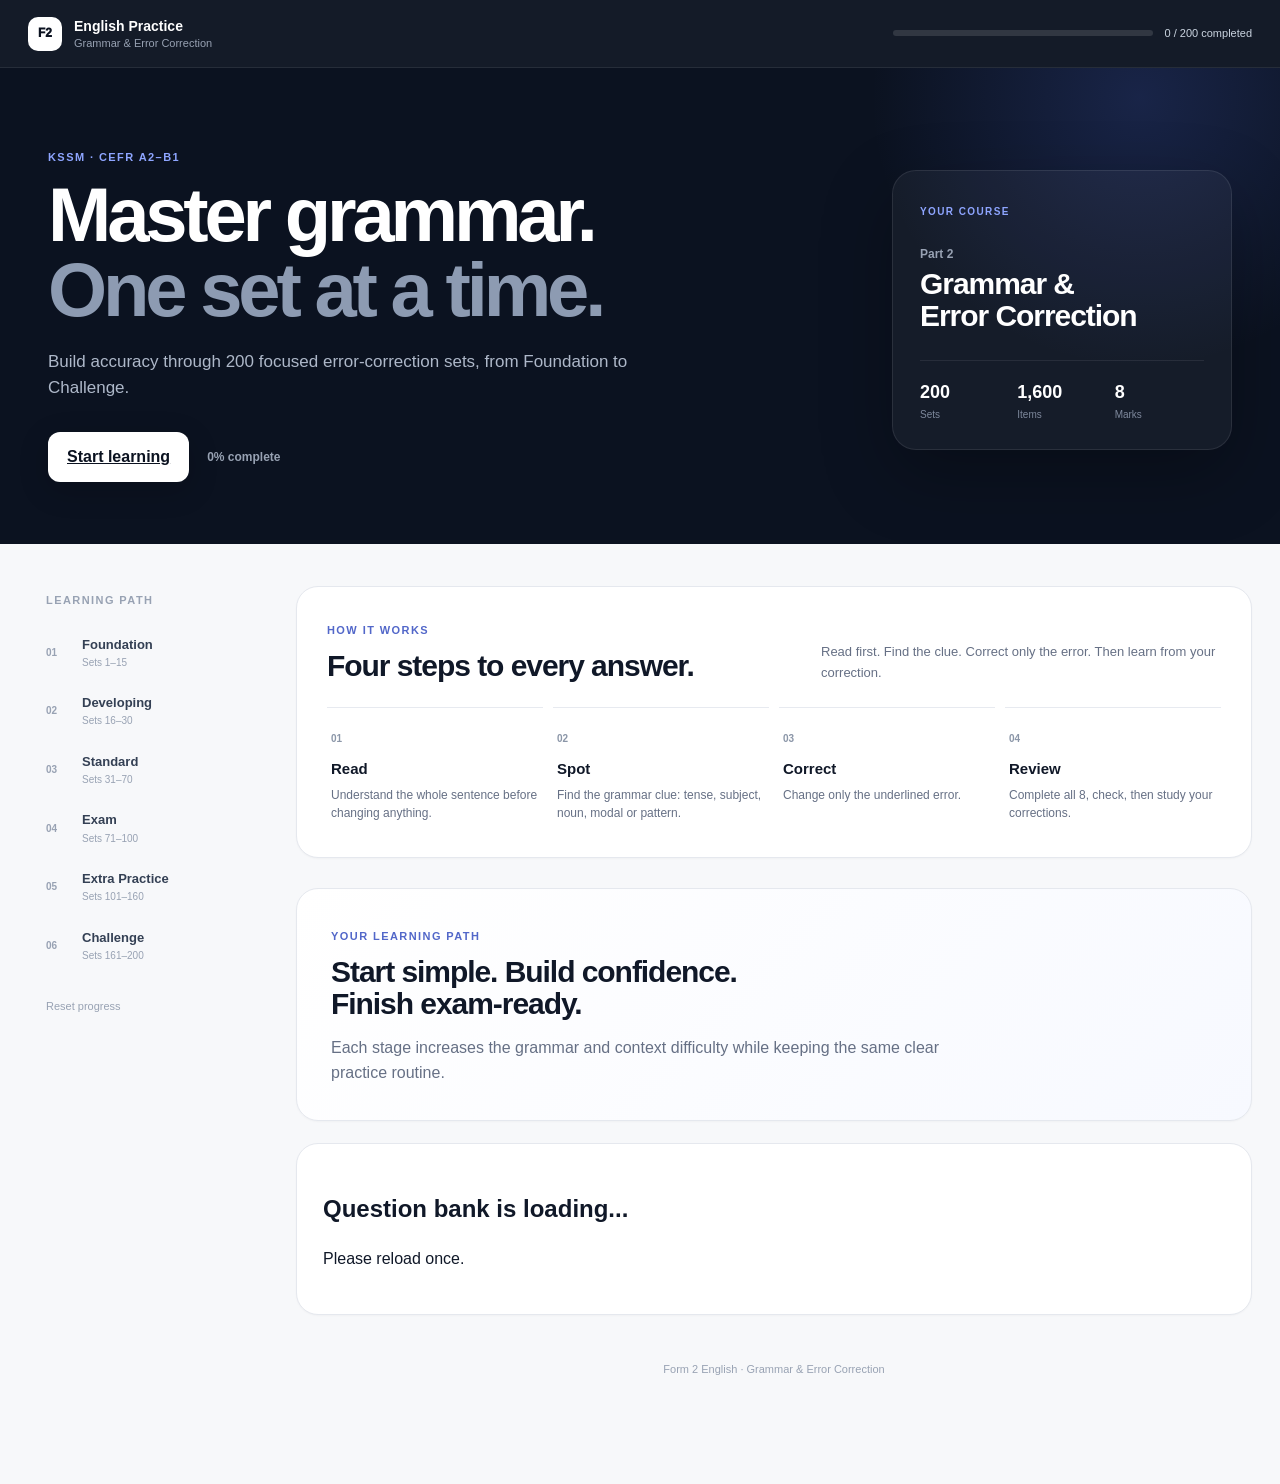
==== index.html @ 628d2cb5 "Deploy resilient practice loader" ====
<!doctype html><html lang="en"><head><meta charset="utf-8"><meta name="viewport" content="width=device-width,initial-scale=1"><meta name="theme-color" content="#0b1220"><title>Form 2 English · Learning Path</title><link rel="stylesheet" href="style.css?v=20260912-6"></head><body>
<header class="top"><div class="brand"><span class="brandMark">F2</span><div><b>English Practice</b><span>Grammar & Error Correction</span></div></div><div class="topProgress"><div class="progress"><i id="bar"></i></div><small id="prog">0 / 200 completed</small></div></header>
<section class="hero"><div class="heroIn"><div class="heroCopy"><p class="eyebrow">KSSM · CEFR A2–B1</p><h1>Master grammar.<br><span>One set at a time.</span></h1><p>Build accuracy through 200 focused error-correction sets, from Foundation to Challenge.</p><div class="heroActions"><a id="continueBtn" class="primaryCta" href="?set=1#practice">Start learning</a><span id="heroProgress">0% complete</span></div></div><div class="heroCard"><span>YOUR COURSE</span><strong>Part 2</strong><h2>Grammar &<br>Error Correction</h2><div class="miniStats"><div><b>200</b><small>Sets</small></div><div><b>1,600</b><small>Items</small></div><div><b>8</b><small>Marks</small></div></div></div></div></section>
<div class="layout"><aside><div class="sideLabel">LEARNING PATH</div><a href="./#foundation"><i>01</i><span>Foundation<small>Sets 1–15</small></span></a><a href="./#developing"><i>02</i><span>Developing<small>Sets 16–30</small></span></a><a href="./#standard"><i>03</i><span>Standard<small>Sets 31–70</small></span></a><a href="./#exam"><i>04</i><span>Exam<small>Sets 71–100</small></span></a><a href="./#extra"><i>05</i><span>Extra Practice<small>Sets 101–160</small></span></a><a href="./#challenge"><i>06</i><span>Challenge<small>Sets 161–200</small></span></a><button id="clearAll">Reset progress</button></aside><main>
<section id="guide" class="guide"><div class="guideTop"><div><span class="pill">HOW IT WORKS</span><h2>Four steps to every answer.</h2></div><p>Read first. Find the clue. Correct only the error. Then learn from your correction.</p></div><div class="steps"><div><b>01</b><h3>Read</h3><p>Understand the whole sentence before changing anything.</p></div><div><b>02</b><h3>Spot</h3><p>Find the grammar clue: tense, subject, noun, modal or pattern.</p></div><div><b>03</b><h3>Correct</h3><p>Change only the underlined error.</p></div><div><b>04</b><h3>Review</h3><p>Complete all 8, check, then study your corrections.</p></div></div></section>
<section class="pathIntro"><span class="pill">YOUR LEARNING PATH</span><h2>Start simple. Build confidence.<br>Finish exam-ready.</h2><p>Each stage increases the grammar and context difficulty while keeping the same clear practice routine.</p></section>
<div id="practice"></div><footer>Form 2 English · Grammar & Error Correction</footer></main></div>
<script src="pairs1.js?v=20260912-6"></script><script src="pairs2.js?v=20260912-6"></script><script src="pairs3.js?v=20260912-6"></script><script src="sets1.js?v=20260912-6"></script><script src="sets2.js?v=20260912-6"></script><script src="app.js?v=20260912-6"></script></body></html>
---- style.css ----
*{box-sizing:border-box}html{scroll-behavior:smooth}body{margin:0;font-family:Inter,"Segoe UI",Arial,sans-serif;color:#101828;background:#f7f8fa;line-height:1.55;-webkit-font-smoothing:antialiased}.top{position:sticky;top:0;z-index:50;height:68px;display:flex;justify-content:space-between;align-items:center;padding:0 28px;background:#0b1220f5;color:#fff;border-bottom:1px solid #ffffff14;backdrop-filter:blur(16px)}.brand{display:flex;align-items:center;gap:12px}.brandMark{width:34px;height:34px;display:grid;place-items:center;border-radius:10px;background:#fff;color:#0b1220;font-size:12px;font-weight:950}.brand>div{display:flex;flex-direction:column;line-height:1.15}.brand b{font-size:14px}.brand span:not(.brandMark){font-size:11px;color:#98a2b3;margin-top:3px}.topProgress{display:flex;align-items:center;gap:12px}.progress{width:min(260px,28vw);height:6px;background:#ffffff1f;border-radius:99px;overflow:hidden}.progress i{display:block;height:100%;width:0;background:#7c9cff;border-radius:99px;transition:.35s}.top small{font-size:11px;color:#cbd5e1}.hero{background:#0b1220;color:#fff;overflow:hidden;position:relative}.hero:after{content:"";position:absolute;width:560px;height:560px;border-radius:50%;right:-140px;top:-250px;background:radial-gradient(circle,#506ee733,transparent 68%);pointer-events:none}.heroIn{max-width:1240px;margin:auto;min-height:460px;padding:70px 28px 62px;display:grid;grid-template-columns:1.3fr .7fr;align-items:center;gap:70px;position:relative;z-index:1}.eyebrow,.pill,.sideLabel{letter-spacing:.13em;text-transform:uppercase;font-weight:850;font-size:11px}.eyebrow{color:#8ea5ff}.hero h1{font-size:clamp(42px,6vw,76px);line-height:.98;letter-spacing:-.055em;margin:12px 0 22px;max-width:800px}.hero h1 span{color:#8d9bb2}.heroCopy>p:not(.eyebrow){max-width:610px;color:#aeb8c9;font-size:17px}.heroActions{display:flex;align-items:center;gap:18px;margin-top:30px}.primaryCta{border:0;border-radius:12px;padding:13px 19px;background:#fff;color:#0b1220;font-weight:850;cursor:pointer;box-shadow:0 8px 30px #0003}.heroActions span{font-size:12px;color:#98a2b3;font-weight:700}.heroCard{justify-self:end;width:min(100%,340px);padding:27px;border:1px solid #ffffff17;background:#ffffff0b;border-radius:24px;box-shadow:0 25px 70px #0004}.heroCard>span{font-size:10px;letter-spacing:.14em;color:#8ea5ff;font-weight:850}.heroCard>strong{display:block;font-size:12px;margin-top:22px;color:#98a2b3}.heroCard h2{font-size:30px;line-height:1.06;letter-spacing:-.035em;margin:5px 0 28px}.miniStats{display:grid;grid-template-columns:repeat(3,1fr);gap:8px;border-top:1px solid #ffffff14;padding-top:18px}.miniStats div{display:flex;flex-direction:column}.miniStats b{font-size:18px}.miniStats small{font-size:10px;color:#7e899c}.layout{max-width:1400px;margin:auto;display:grid;grid-template-columns:230px minmax(0,1fr);gap:38px;padding:42px 28px 80px}aside{position:sticky;top:92px;height:max-content;padding:6px}.sideLabel{color:#98a2b3;padding:0 12px 12px}aside a{display:flex;align-items:center;gap:12px;padding:10px 12px;margin:3px 0;border-radius:11px;color:#344054;text-decoration:none;font-size:13px;transition:.18s}aside a:hover{background:#eef1f5;color:#101828}aside a i{font-style:normal;width:24px;color:#98a2b3;font-size:10px;font-weight:850}aside a span{display:flex;flex-direction:column;font-weight:750}aside a small{font-size:10px;color:#98a2b3;font-weight:500}aside button{margin:18px 12px 0;border:0;background:transparent;color:#98a2b3;font-size:11px;cursor:pointer;padding:6px 0}.guide,.level,.pathIntro{background:#fff;border:1px solid #e5e8ee;border-radius:22px;box-shadow:0 1px 2px #10182808}.guide{padding:30px;margin-bottom:30px}.guideTop{display:flex;justify-content:space-between;gap:35px;align-items:flex-end;margin-bottom:24px}.guideTop h2,.pathIntro h2{font-size:30px;line-height:1.08;letter-spacing:-.035em;margin:8px 0 0}.guideTop>p{max-width:400px;margin:0;color:#667085;font-size:13px}.pill{display:inline-block;color:#5267c9}.steps{display:grid;grid-template-columns:repeat(4,1fr);gap:10px}.steps div{border-top:1px solid #e7eaf0;padding:17px 4px 4px}.steps b{font-size:10px;color:#8b96a8}.steps h3{font-size:15px;margin:8px 0 5px}.steps p{font-size:12px;color:#667085;margin:0}.pathIntro{padding:34px;margin:0 0 22px;background:linear-gradient(135deg,#fff,#f7f9ff)}.pathIntro p{max-width:650px;color:#667085;margin-bottom:0}.level{padding:26px;margin-bottom:20px}.levelTitle{display:flex;align-items:flex-end;justify-content:space-between;gap:12px;border-bottom:1px solid #edf0f4;padding-bottom:17px}.levelTitle h2{margin:0;font-size:25px;letter-spacing:-.025em}.levelTitle small{color:#98a2b3;font-size:11px}.setGrid{display:grid;grid-template-columns:repeat(4,minmax(0,1fr));gap:10px;margin-top:18px}.setTile{appearance:none;text-align:left;border:1px solid #e5e8ee;background:#fff;border-radius:15px;padding:15px;cursor:pointer;display:flex;flex-direction:column;gap:5px;transition:.18s;min-height:116px;position:relative}.setTile:hover{transform:translateY(-2px);box-shadow:0 10px 25px #10182810;border-color:#bdc5d3}.setTile.done{background:#f5fbf7;border-color:#b8dbc3}.setNo{font-size:12px;font-weight:900;color:#101828}.setTitle{font-size:12px;color:#667085;line-height:1.35}.setStatus{margin-top:auto;font-size:10px;font-weight:850;color:#5267c9}.setTile.done .setStatus{color:#25814b}.practiceTop{display:flex;justify-content:space-between;align-items:center;margin-bottom:16px}.backBtn{border:1px solid #e1e5eb;background:#fff;color:#344054;font-weight:750;border-radius:10px;padding:9px 12px;cursor:pointer}.setCounter{font-size:11px;color:#98a2b3;font-weight:750}.singlePractice{padding:22px}.singlePractice .set{margin:0}.set{border:0;background:#fff}.setHead{display:flex;justify-content:space-between;gap:14px;align-items:flex-start}.setHead h3{margin:0;font-size:25px;letter-spacing:-.025em}.setHead small{white-space:nowrap;background:#f2f4f7;padding:5px 9px;border-radius:999px;color:#667085;font-size:10px}.instruction{font-size:13px;color:#667085;margin:9px 0 22px}.passage{background:#fafbfc;border:1px solid #e7eaf0;border-radius:16px;padding:18px 20px;font-size:15px;line-height:1.8}.passage p{margin:8px 0}.error{font-weight:850;text-decoration:underline;text-decoration-thickness:2px;text-underline-offset:4px;text-decoration-color:#5267c9}.answerGrid{display:grid;grid-template-columns:repeat(2,1fr);gap:10px;margin-top:18px}.answerRow{display:grid;grid-template-columns:34px 1fr;gap:7px;align-items:center}.answerRow label{font-size:12px;font-weight:850;color:#667085}.answerRow input{width:100%;padding:11px 12px;border:1px solid #d0d5dd;border-radius:10px;font:inherit;background:#fff}.answerRow input:focus{outline:3px solid #5267c91c;border-color:#5267c9}.answerRow input.correct{border-color:#4ca56b;background:#f4fbf6}.answerRow input.wrong{border-color:#d66565;background:#fff7f7}.actions{display:flex;gap:9px;flex-wrap:wrap;margin-top:16px}.btn{border:0;border-radius:10px;padding:10px 15px;font-weight:850;cursor:pointer;background:#101828;color:#fff}.btn.alt{background:#f0f2f5;color:#344054}.result{margin-top:13px;font-weight:850}.corrections{display:none;margin-top:12px;padding:14px;background:#f8f9fb;border:1px solid #e7eaf0;border-radius:14px}.corrections.show{display:block}.corr{padding:12px 0;border-bottom:1px solid #e5e8ee}.corr:last-child{border:0}.corr b{color:#101828}.corr .cn{color:#667085;font-size:13px;margin-top:4px}.perfect{color:#25814b}footer{text-align:center;color:#98a2b3;font-size:11px;padding:26px}.primaryCta,.setTile,.btn,.backBtn{font-family:inherit}@media(max-width:1100px){.setGrid{grid-template-columns:repeat(3,1fr)}.heroIn{gap:35px}}@media(max-width:900px){.layout{grid-template-columns:1fr;padding-top:24px}aside{display:none}.heroIn{grid-template-columns:1fr;min-height:auto}.heroCard{justify-self:start}.setGrid{grid-template-columns:repeat(2,1fr)}.guideTop{display:block}.guideTop>p{margin-top:12px}.steps{grid-template-columns:1fr 1fr}}@media(max-width:600px){.top{padding:0 14px}.topProgress small{display:none}.progress{width:100px}.heroIn{padding:48px 17px}.hero h1{font-size:46px}.heroCard{width:100%}.layout{padding:18px 10px 50px}.guide,.level,.pathIntro{padding:18px;border-radius:17px}.setGrid,.answerGrid,.steps{grid-template-columns:1fr}.setTile{min-height:94px}.guideTop h2,.pathIntro h2{font-size:25px}.singlePractice{padding:14px}.passage{padding:15px;font-size:14px}.brand>div span{display:none}}
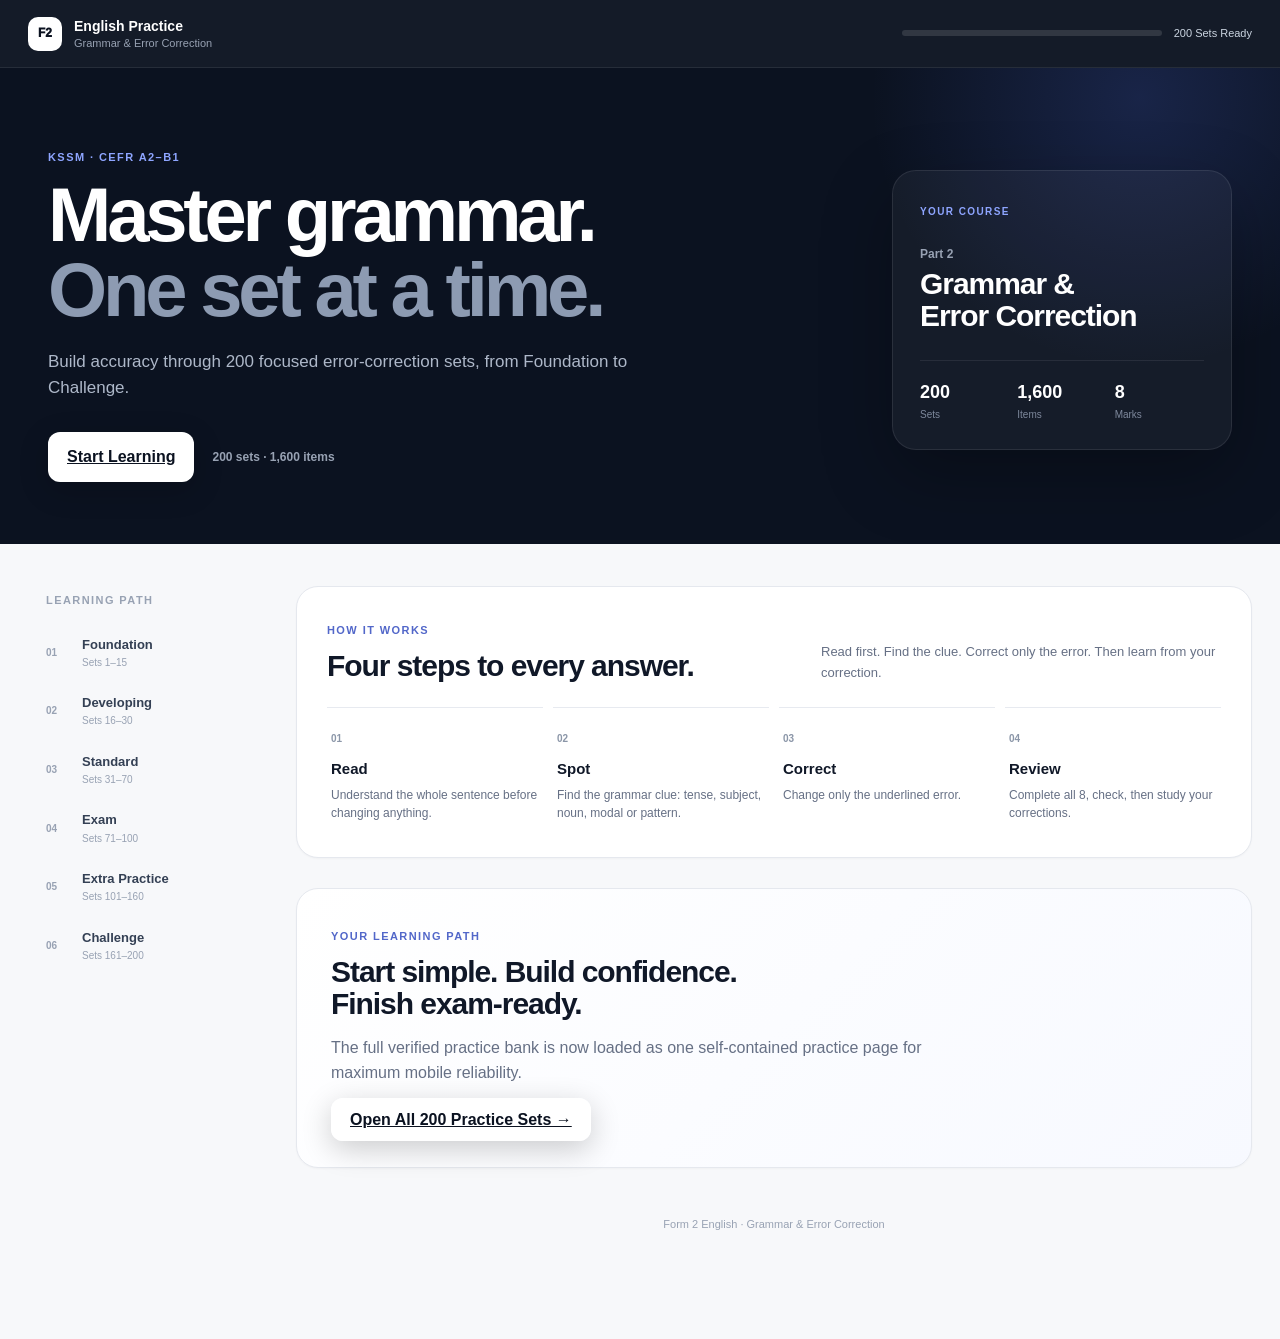
==== commit cafba2ad: "Route Start Learning to verified full practice bank" ====
--- a/index.html
+++ b/index.html
@@ -1,8 +1,8 @@
-<!doctype html><html lang="en"><head><meta charset="utf-8"><meta name="viewport" content="width=device-width,initial-scale=1"><meta name="theme-color" content="#0b1220"><title>Form 2 English · Learning Path</title><link rel="stylesheet" href="style.css?v=20260912-6"></head><body>
-<header class="top"><div class="brand"><span class="brandMark">F2</span><div><b>English Practice</b><span>Grammar & Error Correction</span></div></div><div class="topProgress"><div class="progress"><i id="bar"></i></div><small id="prog">0 / 200 completed</small></div></header>
-<section class="hero"><div class="heroIn"><div class="heroCopy"><p class="eyebrow">KSSM · CEFR A2–B1</p><h1>Master grammar.<br><span>One set at a time.</span></h1><p>Build accuracy through 200 focused error-correction sets, from Foundation to Challenge.</p><div class="heroActions"><a id="continueBtn" class="primaryCta" href="?set=1#practice">Start learning</a><span id="heroProgress">0% complete</span></div></div><div class="heroCard"><span>YOUR COURSE</span><strong>Part 2</strong><h2>Grammar &<br>Error Correction</h2><div class="miniStats"><div><b>200</b><small>Sets</small></div><div><b>1,600</b><small>Items</small></div><div><b>8</b><small>Marks</small></div></div></div></div></section>
-<div class="layout"><aside><div class="sideLabel">LEARNING PATH</div><a href="./#foundation"><i>01</i><span>Foundation<small>Sets 1–15</small></span></a><a href="./#developing"><i>02</i><span>Developing<small>Sets 16–30</small></span></a><a href="./#standard"><i>03</i><span>Standard<small>Sets 31–70</small></span></a><a href="./#exam"><i>04</i><span>Exam<small>Sets 71–100</small></span></a><a href="./#extra"><i>05</i><span>Extra Practice<small>Sets 101–160</small></span></a><a href="./#challenge"><i>06</i><span>Challenge<small>Sets 161–200</small></span></a><button id="clearAll">Reset progress</button></aside><main>
+<!doctype html><html lang="en"><head><meta charset="utf-8"><meta name="viewport" content="width=device-width,initial-scale=1"><meta name="theme-color" content="#0b1220"><title>Form 2 English · Learning Path</title><link rel="stylesheet" href="style.css?v=20260912-7"></head><body>
+<header class="top"><div class="brand"><span class="brandMark">F2</span><div><b>English Practice</b><span>Grammar & Error Correction</span></div></div><div class="topProgress"><div class="progress"><i id="bar"></i></div><small id="prog">200 Sets Ready</small></div></header>
+<section class="hero"><div class="heroIn"><div class="heroCopy"><p class="eyebrow">KSSM · CEFR A2–B1</p><h1>Master grammar.<br><span>One set at a time.</span></h1><p>Build accuracy through 200 focused error-correction sets, from Foundation to Challenge.</p><div class="heroActions"><a id="continueBtn" class="primaryCta" href="form2_english_module2_FINAL_VERIFIED.html">Start Learning</a><span id="heroProgress">200 sets · 1,600 items</span></div></div><div class="heroCard"><span>YOUR COURSE</span><strong>Part 2</strong><h2>Grammar &<br>Error Correction</h2><div class="miniStats"><div><b>200</b><small>Sets</small></div><div><b>1,600</b><small>Items</small></div><div><b>8</b><small>Marks</small></div></div></div></div></section>
+<div class="layout"><aside><div class="sideLabel">LEARNING PATH</div><a href="form2_english_module2_FINAL_VERIFIED.html"><i>01</i><span>Foundation<small>Sets 1–15</small></span></a><a href="form2_english_module2_FINAL_VERIFIED.html"><i>02</i><span>Developing<small>Sets 16–30</small></span></a><a href="form2_english_module2_FINAL_VERIFIED.html"><i>03</i><span>Standard<small>Sets 31–70</small></span></a><a href="form2_english_module2_FINAL_VERIFIED.html"><i>04</i><span>Exam<small>Sets 71–100</small></span></a><a href="form2_english_module2_FINAL_VERIFIED.html"><i>05</i><span>Extra Practice<small>Sets 101–160</small></span></a><a href="form2_english_module2_FINAL_VERIFIED.html"><i>06</i><span>Challenge<small>Sets 161–200</small></span></a></aside><main>
 <section id="guide" class="guide"><div class="guideTop"><div><span class="pill">HOW IT WORKS</span><h2>Four steps to every answer.</h2></div><p>Read first. Find the clue. Correct only the error. Then learn from your correction.</p></div><div class="steps"><div><b>01</b><h3>Read</h3><p>Understand the whole sentence before changing anything.</p></div><div><b>02</b><h3>Spot</h3><p>Find the grammar clue: tense, subject, noun, modal or pattern.</p></div><div><b>03</b><h3>Correct</h3><p>Change only the underlined error.</p></div><div><b>04</b><h3>Review</h3><p>Complete all 8, check, then study your corrections.</p></div></div></section>
-<section class="pathIntro"><span class="pill">YOUR LEARNING PATH</span><h2>Start simple. Build confidence.<br>Finish exam-ready.</h2><p>Each stage increases the grammar and context difficulty while keeping the same clear practice routine.</p></section>
-<div id="practice"></div><footer>Form 2 English · Grammar & Error Correction</footer></main></div>
-<script src="pairs1.js?v=20260912-6"></script><script src="pairs2.js?v=20260912-6"></script><script src="pairs3.js?v=20260912-6"></script><script src="sets1.js?v=20260912-6"></script><script src="sets2.js?v=20260912-6"></script><script src="app.js?v=20260912-6"></script></body></html>+<section class="pathIntro"><span class="pill">YOUR LEARNING PATH</span><h2>Start simple. Build confidence.<br>Finish exam-ready.</h2><p>The full verified practice bank is now loaded as one self-contained practice page for maximum mobile reliability.</p><div style="margin-top:22px"><a class="primaryCta" href="form2_english_module2_FINAL_VERIFIED.html">Open All 200 Practice Sets →</a></div></section>
+<footer>Form 2 English · Grammar & Error Correction</footer></main></div>
+</body></html>
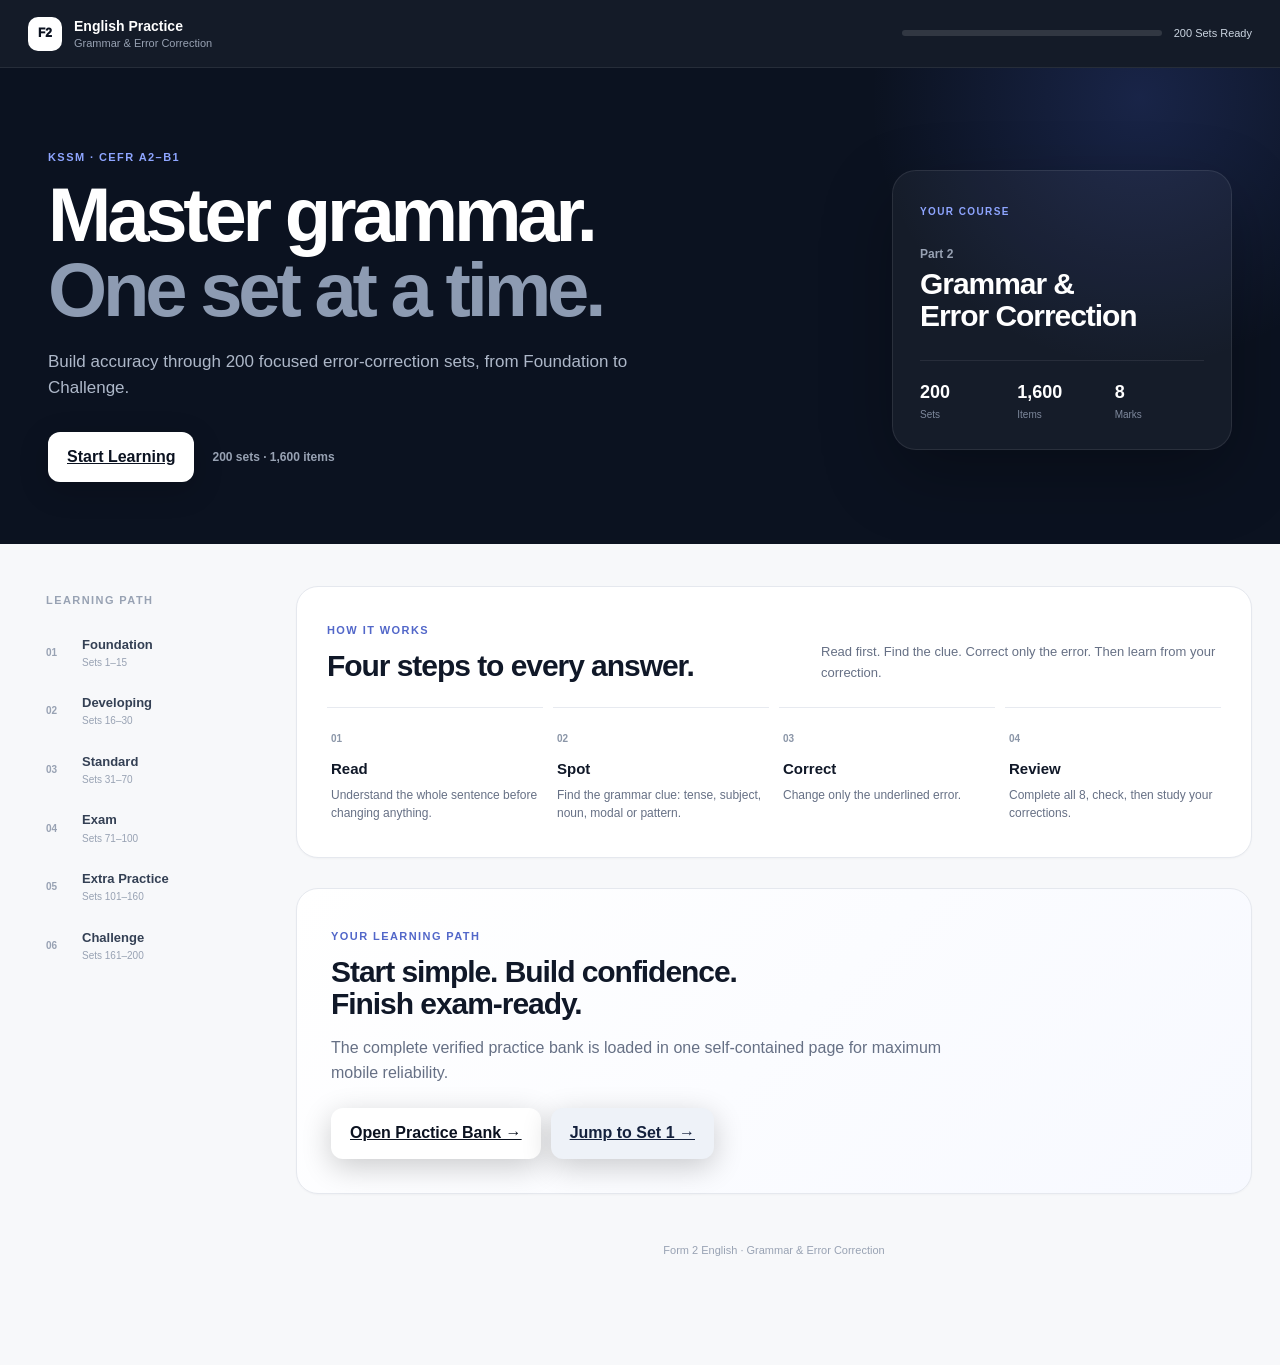
==== commit 9d7c937f: "Link Start Learning directly to practice bank" ====
--- a/index.html
+++ b/index.html
@@ -1,8 +1,8 @@
-<!doctype html><html lang="en"><head><meta charset="utf-8"><meta name="viewport" content="width=device-width,initial-scale=1"><meta name="theme-color" content="#0b1220"><title>Form 2 English · Learning Path</title><link rel="stylesheet" href="style.css?v=20260912-7"></head><body>
+<!doctype html><html lang="en"><head><meta charset="utf-8"><meta name="viewport" content="width=device-width,initial-scale=1"><meta name="theme-color" content="#0b1220"><title>Form 2 English · Learning Path</title><link rel="stylesheet" href="style.css?v=20260912-8"></head><body>
 <header class="top"><div class="brand"><span class="brandMark">F2</span><div><b>English Practice</b><span>Grammar & Error Correction</span></div></div><div class="topProgress"><div class="progress"><i id="bar"></i></div><small id="prog">200 Sets Ready</small></div></header>
-<section class="hero"><div class="heroIn"><div class="heroCopy"><p class="eyebrow">KSSM · CEFR A2–B1</p><h1>Master grammar.<br><span>One set at a time.</span></h1><p>Build accuracy through 200 focused error-correction sets, from Foundation to Challenge.</p><div class="heroActions"><a id="continueBtn" class="primaryCta" href="form2_english_module2_FINAL_VERIFIED.html">Start Learning</a><span id="heroProgress">200 sets · 1,600 items</span></div></div><div class="heroCard"><span>YOUR COURSE</span><strong>Part 2</strong><h2>Grammar &<br>Error Correction</h2><div class="miniStats"><div><b>200</b><small>Sets</small></div><div><b>1,600</b><small>Items</small></div><div><b>8</b><small>Marks</small></div></div></div></div></section>
-<div class="layout"><aside><div class="sideLabel">LEARNING PATH</div><a href="form2_english_module2_FINAL_VERIFIED.html"><i>01</i><span>Foundation<small>Sets 1–15</small></span></a><a href="form2_english_module2_FINAL_VERIFIED.html"><i>02</i><span>Developing<small>Sets 16–30</small></span></a><a href="form2_english_module2_FINAL_VERIFIED.html"><i>03</i><span>Standard<small>Sets 31–70</small></span></a><a href="form2_english_module2_FINAL_VERIFIED.html"><i>04</i><span>Exam<small>Sets 71–100</small></span></a><a href="form2_english_module2_FINAL_VERIFIED.html"><i>05</i><span>Extra Practice<small>Sets 101–160</small></span></a><a href="form2_english_module2_FINAL_VERIFIED.html"><i>06</i><span>Challenge<small>Sets 161–200</small></span></a></aside><main>
+<section class="hero"><div class="heroIn"><div class="heroCopy"><p class="eyebrow">KSSM · CEFR A2–B1</p><h1>Master grammar.<br><span>One set at a time.</span></h1><p>Build accuracy through 200 focused error-correction sets, from Foundation to Challenge.</p><div class="heroActions"><a id="continueBtn" class="primaryCta" href="form2_english_module2_FINAL_VERIFIED.html#practice">Start Learning</a><span id="heroProgress">200 sets · 1,600 items</span></div></div><div class="heroCard"><span>YOUR COURSE</span><strong>Part 2</strong><h2>Grammar &<br>Error Correction</h2><div class="miniStats"><div><b>200</b><small>Sets</small></div><div><b>1,600</b><small>Items</small></div><div><b>8</b><small>Marks</small></div></div></div></div></section>
+<div class="layout"><aside><div class="sideLabel">LEARNING PATH</div><a href="form2_english_module2_FINAL_VERIFIED.html#practice"><i>01</i><span>Foundation<small>Sets 1–15</small></span></a><a href="form2_english_module2_FINAL_VERIFIED.html#practice"><i>02</i><span>Developing<small>Sets 16–30</small></span></a><a href="form2_english_module2_FINAL_VERIFIED.html#practice"><i>03</i><span>Standard<small>Sets 31–70</small></span></a><a href="form2_english_module2_FINAL_VERIFIED.html#practice"><i>04</i><span>Exam<small>Sets 71–100</small></span></a><a href="form2_english_module2_FINAL_VERIFIED.html#practice"><i>05</i><span>Extra Practice<small>Sets 101–160</small></span></a><a href="form2_english_module2_FINAL_VERIFIED.html#practice"><i>06</i><span>Challenge<small>Sets 161–200</small></span></a></aside><main>
 <section id="guide" class="guide"><div class="guideTop"><div><span class="pill">HOW IT WORKS</span><h2>Four steps to every answer.</h2></div><p>Read first. Find the clue. Correct only the error. Then learn from your correction.</p></div><div class="steps"><div><b>01</b><h3>Read</h3><p>Understand the whole sentence before changing anything.</p></div><div><b>02</b><h3>Spot</h3><p>Find the grammar clue: tense, subject, noun, modal or pattern.</p></div><div><b>03</b><h3>Correct</h3><p>Change only the underlined error.</p></div><div><b>04</b><h3>Review</h3><p>Complete all 8, check, then study your corrections.</p></div></div></section>
-<section class="pathIntro"><span class="pill">YOUR LEARNING PATH</span><h2>Start simple. Build confidence.<br>Finish exam-ready.</h2><p>The full verified practice bank is now loaded as one self-contained practice page for maximum mobile reliability.</p><div style="margin-top:22px"><a class="primaryCta" href="form2_english_module2_FINAL_VERIFIED.html">Open All 200 Practice Sets →</a></div></section>
+<section class="pathIntro"><span class="pill">YOUR LEARNING PATH</span><h2>Start simple. Build confidence.<br>Finish exam-ready.</h2><p>The complete verified practice bank is loaded in one self-contained page for maximum mobile reliability.</p><div style="margin-top:22px;display:flex;gap:10px;flex-wrap:wrap"><a class="primaryCta" href="form2_english_module2_FINAL_VERIFIED.html#practice">Open Practice Bank →</a><a class="primaryCta" style="background:#eef2f8;color:#14213d" href="form2_english_module2_FINAL_VERIFIED.html#:~:text=Set%201%20%C2%B7%20Foundation">Jump to Set 1 →</a></div></section>
 <footer>Form 2 English · Grammar & Error Correction</footer></main></div>
 </body></html>
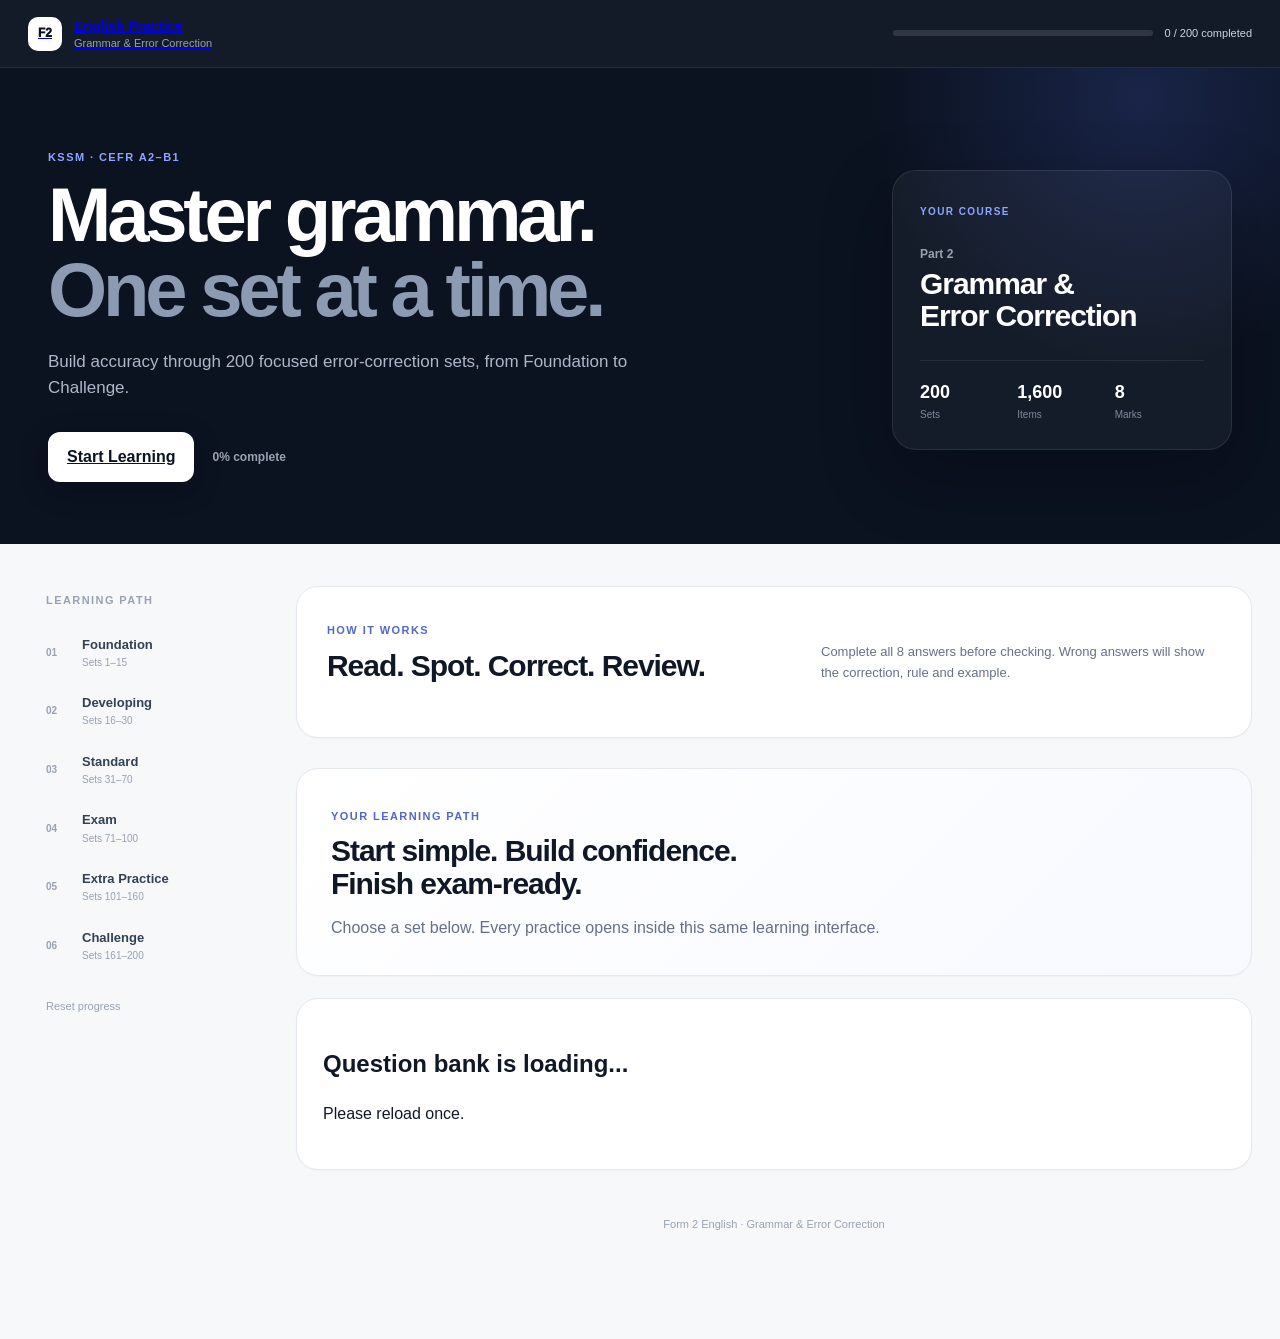
==== commit 85886110: "Integrate practice bank into learning path UI" ====
--- a/index.html
+++ b/index.html
@@ -1,8 +1,8 @@
-<!doctype html><html lang="en"><head><meta charset="utf-8"><meta name="viewport" content="width=device-width,initial-scale=1"><meta name="theme-color" content="#0b1220"><title>Form 2 English · Learning Path</title><link rel="stylesheet" href="style.css?v=20260912-8"></head><body>
-<header class="top"><div class="brand"><span class="brandMark">F2</span><div><b>English Practice</b><span>Grammar & Error Correction</span></div></div><div class="topProgress"><div class="progress"><i id="bar"></i></div><small id="prog">200 Sets Ready</small></div></header>
-<section class="hero"><div class="heroIn"><div class="heroCopy"><p class="eyebrow">KSSM · CEFR A2–B1</p><h1>Master grammar.<br><span>One set at a time.</span></h1><p>Build accuracy through 200 focused error-correction sets, from Foundation to Challenge.</p><div class="heroActions"><a id="continueBtn" class="primaryCta" href="form2_english_module2_FINAL_VERIFIED.html#practice">Start Learning</a><span id="heroProgress">200 sets · 1,600 items</span></div></div><div class="heroCard"><span>YOUR COURSE</span><strong>Part 2</strong><h2>Grammar &<br>Error Correction</h2><div class="miniStats"><div><b>200</b><small>Sets</small></div><div><b>1,600</b><small>Items</small></div><div><b>8</b><small>Marks</small></div></div></div></div></section>
-<div class="layout"><aside><div class="sideLabel">LEARNING PATH</div><a href="form2_english_module2_FINAL_VERIFIED.html#practice"><i>01</i><span>Foundation<small>Sets 1–15</small></span></a><a href="form2_english_module2_FINAL_VERIFIED.html#practice"><i>02</i><span>Developing<small>Sets 16–30</small></span></a><a href="form2_english_module2_FINAL_VERIFIED.html#practice"><i>03</i><span>Standard<small>Sets 31–70</small></span></a><a href="form2_english_module2_FINAL_VERIFIED.html#practice"><i>04</i><span>Exam<small>Sets 71–100</small></span></a><a href="form2_english_module2_FINAL_VERIFIED.html#practice"><i>05</i><span>Extra Practice<small>Sets 101–160</small></span></a><a href="form2_english_module2_FINAL_VERIFIED.html#practice"><i>06</i><span>Challenge<small>Sets 161–200</small></span></a></aside><main>
-<section id="guide" class="guide"><div class="guideTop"><div><span class="pill">HOW IT WORKS</span><h2>Four steps to every answer.</h2></div><p>Read first. Find the clue. Correct only the error. Then learn from your correction.</p></div><div class="steps"><div><b>01</b><h3>Read</h3><p>Understand the whole sentence before changing anything.</p></div><div><b>02</b><h3>Spot</h3><p>Find the grammar clue: tense, subject, noun, modal or pattern.</p></div><div><b>03</b><h3>Correct</h3><p>Change only the underlined error.</p></div><div><b>04</b><h3>Review</h3><p>Complete all 8, check, then study your corrections.</p></div></div></section>
-<section class="pathIntro"><span class="pill">YOUR LEARNING PATH</span><h2>Start simple. Build confidence.<br>Finish exam-ready.</h2><p>The complete verified practice bank is loaded in one self-contained page for maximum mobile reliability.</p><div style="margin-top:22px;display:flex;gap:10px;flex-wrap:wrap"><a class="primaryCta" href="form2_english_module2_FINAL_VERIFIED.html#practice">Open Practice Bank →</a><a class="primaryCta" style="background:#eef2f8;color:#14213d" href="form2_english_module2_FINAL_VERIFIED.html#:~:text=Set%201%20%C2%B7%20Foundation">Jump to Set 1 →</a></div></section>
-<footer>Form 2 English · Grammar & Error Correction</footer></main></div>
-</body></html>+<!doctype html><html lang="en"><head><meta charset="utf-8"><meta name="viewport" content="width=device-width,initial-scale=1"><meta name="theme-color" content="#0b1220"><title>Form 2 English · Learning Path</title><link rel="stylesheet" href="style.css?v=20260913-1"></head><body>
+<header class="top"><a class="brand" href="./"><span class="brandMark">F2</span><div><b>English Practice</b><span>Grammar & Error Correction</span></div></a><div class="topProgress"><div class="progress"><i id="bar"></i></div><small id="prog">0 / 200 completed</small></div></header>
+<section class="hero"><div class="heroIn"><div class="heroCopy"><p class="eyebrow">KSSM · CEFR A2–B1</p><h1>Master grammar.<br><span>One set at a time.</span></h1><p>Build accuracy through 200 focused error-correction sets, from Foundation to Challenge.</p><div class="heroActions"><a id="continueBtn" class="primaryCta" href="?set=1#practice">Start Learning</a><span id="heroProgress">0% complete</span></div></div><div class="heroCard"><span>YOUR COURSE</span><strong>Part 2</strong><h2>Grammar &<br>Error Correction</h2><div class="miniStats"><div><b>200</b><small>Sets</small></div><div><b>1,600</b><small>Items</small></div><div><b>8</b><small>Marks</small></div></div></div></div></section>
+<div class="layout"><aside><div class="sideLabel">LEARNING PATH</div><a href="#foundation"><i>01</i><span>Foundation<small>Sets 1–15</small></span></a><a href="#developing"><i>02</i><span>Developing<small>Sets 16–30</small></span></a><a href="#standard"><i>03</i><span>Standard<small>Sets 31–70</small></span></a><a href="#exam"><i>04</i><span>Exam<small>Sets 71–100</small></span></a><a href="#extra"><i>05</i><span>Extra Practice<small>Sets 101–160</small></span></a><a href="#challenge"><i>06</i><span>Challenge<small>Sets 161–200</small></span></a><button id="clearAll">Reset progress</button></aside><main>
+<section id="guide" class="guide compactGuide"><div class="guideTop"><div><span class="pill">HOW IT WORKS</span><h2>Read. Spot. Correct. Review.</h2></div><p>Complete all 8 answers before checking. Wrong answers will show the correction, rule and example.</p></div></section>
+<section class="pathIntro" id="learning-path"><span class="pill">YOUR LEARNING PATH</span><h2>Start simple. Build confidence.<br>Finish exam-ready.</h2><p>Choose a set below. Every practice opens inside this same learning interface.</p></section>
+<div id="practice"><section class="level"><h2>Loading practice bank…</h2></section></div><footer>Form 2 English · Grammar & Error Correction</footer></main></div>
+<script src="pairs1.js?v=20260913-1"></script><script src="pairs2.js?v=20260913-1"></script><script src="pairs3.js?v=20260913-1"></script><script src="sets1.js?v=20260913-1"></script><script src="sets2.js?v=20260913-1"></script><script src="app.js?v=20260913-1"></script></body></html>
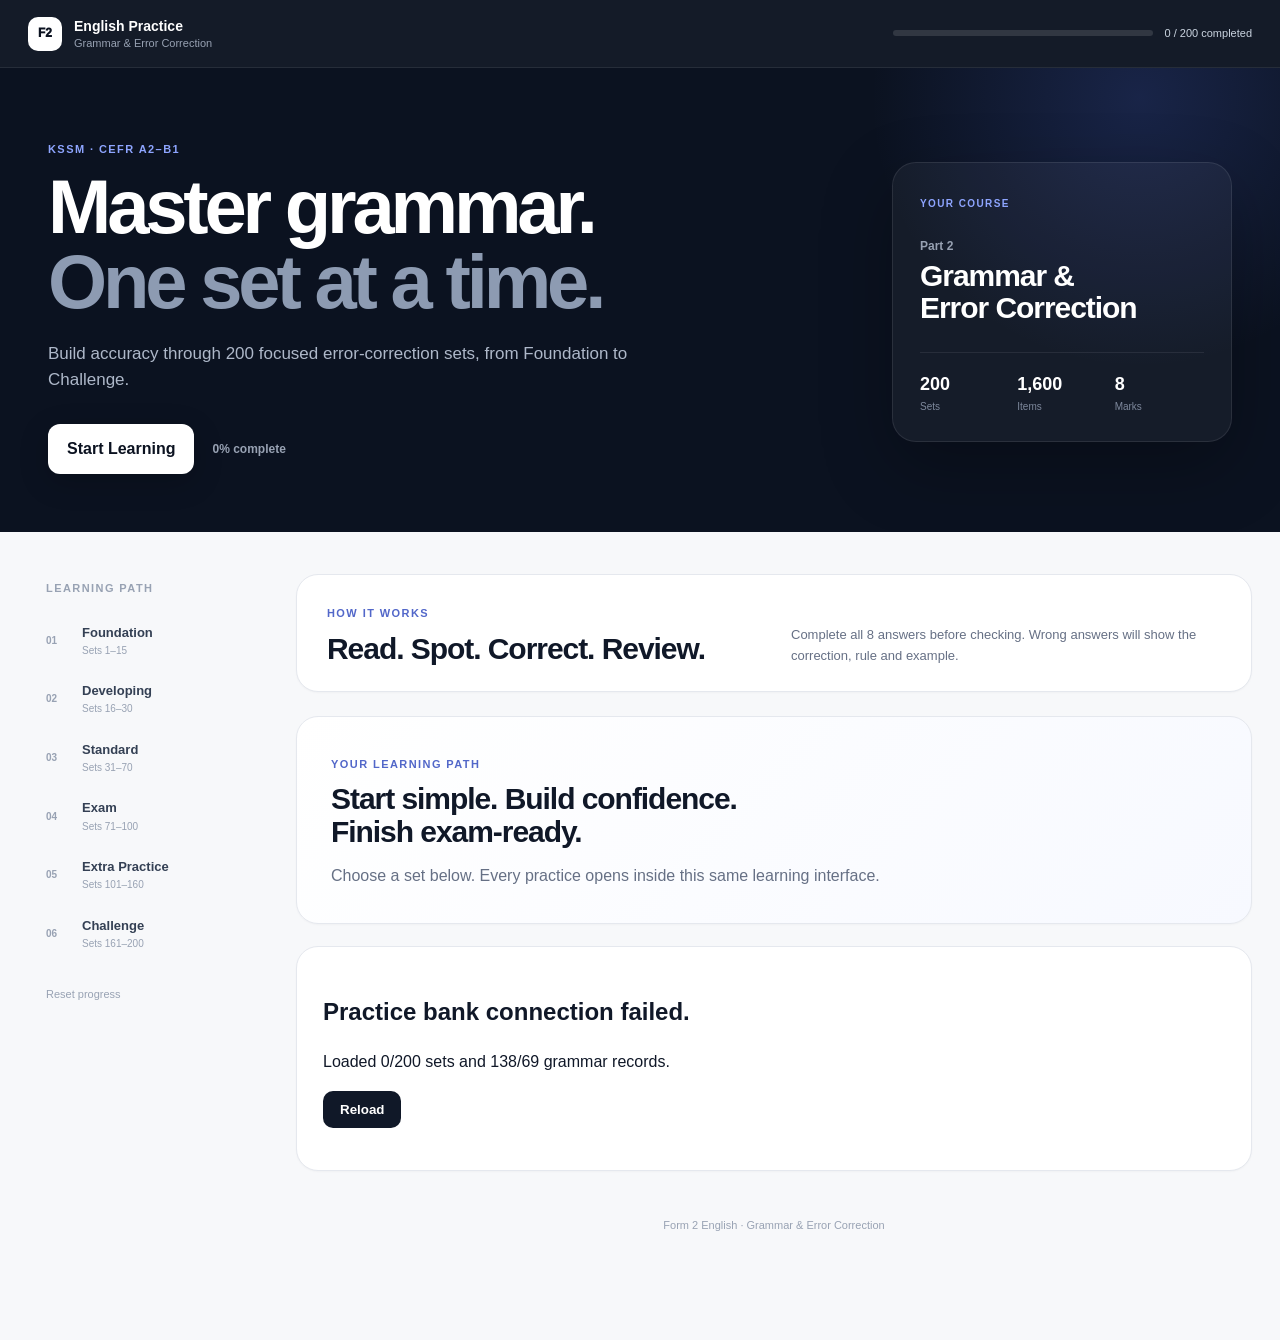
==== commit a082c51a: "Bust cache for robust bank loader" ====
--- a/index.html
+++ b/index.html
@@ -1,8 +1,8 @@
-<!doctype html><html lang="en"><head><meta charset="utf-8"><meta name="viewport" content="width=device-width,initial-scale=1"><meta name="theme-color" content="#0b1220"><title>Form 2 English · Learning Path</title><link rel="stylesheet" href="style.css?v=20260913-1"></head><body>
+<!doctype html><html lang="en"><head><meta charset="utf-8"><meta name="viewport" content="width=device-width,initial-scale=1"><meta name="theme-color" content="#0b1220"><title>Form 2 English · Learning Path</title><link rel="stylesheet" href="style.css?v=20260913-2"></head><body>
 <header class="top"><a class="brand" href="./"><span class="brandMark">F2</span><div><b>English Practice</b><span>Grammar & Error Correction</span></div></a><div class="topProgress"><div class="progress"><i id="bar"></i></div><small id="prog">0 / 200 completed</small></div></header>
 <section class="hero"><div class="heroIn"><div class="heroCopy"><p class="eyebrow">KSSM · CEFR A2–B1</p><h1>Master grammar.<br><span>One set at a time.</span></h1><p>Build accuracy through 200 focused error-correction sets, from Foundation to Challenge.</p><div class="heroActions"><a id="continueBtn" class="primaryCta" href="?set=1#practice">Start Learning</a><span id="heroProgress">0% complete</span></div></div><div class="heroCard"><span>YOUR COURSE</span><strong>Part 2</strong><h2>Grammar &<br>Error Correction</h2><div class="miniStats"><div><b>200</b><small>Sets</small></div><div><b>1,600</b><small>Items</small></div><div><b>8</b><small>Marks</small></div></div></div></div></section>
 <div class="layout"><aside><div class="sideLabel">LEARNING PATH</div><a href="#foundation"><i>01</i><span>Foundation<small>Sets 1–15</small></span></a><a href="#developing"><i>02</i><span>Developing<small>Sets 16–30</small></span></a><a href="#standard"><i>03</i><span>Standard<small>Sets 31–70</small></span></a><a href="#exam"><i>04</i><span>Exam<small>Sets 71–100</small></span></a><a href="#extra"><i>05</i><span>Extra Practice<small>Sets 101–160</small></span></a><a href="#challenge"><i>06</i><span>Challenge<small>Sets 161–200</small></span></a><button id="clearAll">Reset progress</button></aside><main>
 <section id="guide" class="guide compactGuide"><div class="guideTop"><div><span class="pill">HOW IT WORKS</span><h2>Read. Spot. Correct. Review.</h2></div><p>Complete all 8 answers before checking. Wrong answers will show the correction, rule and example.</p></div></section>
 <section class="pathIntro" id="learning-path"><span class="pill">YOUR LEARNING PATH</span><h2>Start simple. Build confidence.<br>Finish exam-ready.</h2><p>Choose a set below. Every practice opens inside this same learning interface.</p></section>
-<div id="practice"><section class="level"><h2>Loading practice bank…</h2></section></div><footer>Form 2 English · Grammar & Error Correction</footer></main></div>
-<script src="pairs1.js?v=20260913-1"></script><script src="pairs2.js?v=20260913-1"></script><script src="pairs3.js?v=20260913-1"></script><script src="sets1.js?v=20260913-1"></script><script src="sets2.js?v=20260913-1"></script><script src="app.js?v=20260913-1"></script></body></html>+<div id="practice"><section class="level"><h2>Loading practice bank…</h2><p>Preparing 200 sets.</p></section></div><footer>Form 2 English · Grammar & Error Correction</footer></main></div>
+<script src="pairs1.js?v=20260913-2"></script><script src="pairs2.js?v=20260913-2"></script><script src="pairs3.js?v=20260913-2"></script><script src="sets1.js?v=20260913-2"></script><script src="sets2.js?v=20260913-2"></script><script src="app.js?v=20260913-2"></script></body></html>
--- a/style.css
+++ b/style.css
@@ -1 +1 @@
-*{box-sizing:border-box}html{scroll-behavior:smooth}body{margin:0;font-family:Inter,"Segoe UI",Arial,sans-serif;color:#101828;background:#f7f8fa;line-height:1.55;-webkit-font-smoothing:antialiased}.top{position:sticky;top:0;z-index:50;height:68px;display:flex;justify-content:space-between;align-items:center;padding:0 28px;background:#0b1220f5;color:#fff;border-bottom:1px solid #ffffff14;backdrop-filter:blur(16px)}.brand{display:flex;align-items:center;gap:12px}.brandMark{width:34px;height:34px;display:grid;place-items:center;border-radius:10px;background:#fff;color:#0b1220;font-size:12px;font-weight:950}.brand>div{display:flex;flex-direction:column;line-height:1.15}.brand b{font-size:14px}.brand span:not(.brandMark){font-size:11px;color:#98a2b3;margin-top:3px}.topProgress{display:flex;align-items:center;gap:12px}.progress{width:min(260px,28vw);height:6px;background:#ffffff1f;border-radius:99px;overflow:hidden}.progress i{display:block;height:100%;width:0;background:#7c9cff;border-radius:99px;transition:.35s}.top small{font-size:11px;color:#cbd5e1}.hero{background:#0b1220;color:#fff;overflow:hidden;position:relative}.hero:after{content:"";position:absolute;width:560px;height:560px;border-radius:50%;right:-140px;top:-250px;background:radial-gradient(circle,#506ee733,transparent 68%);pointer-events:none}.heroIn{max-width:1240px;margin:auto;min-height:460px;padding:70px 28px 62px;display:grid;grid-template-columns:1.3fr .7fr;align-items:center;gap:70px;position:relative;z-index:1}.eyebrow,.pill,.sideLabel{letter-spacing:.13em;text-transform:uppercase;font-weight:850;font-size:11px}.eyebrow{color:#8ea5ff}.hero h1{font-size:clamp(42px,6vw,76px);line-height:.98;letter-spacing:-.055em;margin:12px 0 22px;max-width:800px}.hero h1 span{color:#8d9bb2}.heroCopy>p:not(.eyebrow){max-width:610px;color:#aeb8c9;font-size:17px}.heroActions{display:flex;align-items:center;gap:18px;margin-top:30px}.primaryCta{border:0;border-radius:12px;padding:13px 19px;background:#fff;color:#0b1220;font-weight:850;cursor:pointer;box-shadow:0 8px 30px #0003}.heroActions span{font-size:12px;color:#98a2b3;font-weight:700}.heroCard{justify-self:end;width:min(100%,340px);padding:27px;border:1px solid #ffffff17;background:#ffffff0b;border-radius:24px;box-shadow:0 25px 70px #0004}.heroCard>span{font-size:10px;letter-spacing:.14em;color:#8ea5ff;font-weight:850}.heroCard>strong{display:block;font-size:12px;margin-top:22px;color:#98a2b3}.heroCard h2{font-size:30px;line-height:1.06;letter-spacing:-.035em;margin:5px 0 28px}.miniStats{display:grid;grid-template-columns:repeat(3,1fr);gap:8px;border-top:1px solid #ffffff14;padding-top:18px}.miniStats div{display:flex;flex-direction:column}.miniStats b{font-size:18px}.miniStats small{font-size:10px;color:#7e899c}.layout{max-width:1400px;margin:auto;display:grid;grid-template-columns:230px minmax(0,1fr);gap:38px;padding:42px 28px 80px}aside{position:sticky;top:92px;height:max-content;padding:6px}.sideLabel{color:#98a2b3;padding:0 12px 12px}aside a{display:flex;align-items:center;gap:12px;padding:10px 12px;margin:3px 0;border-radius:11px;color:#344054;text-decoration:none;font-size:13px;transition:.18s}aside a:hover{background:#eef1f5;color:#101828}aside a i{font-style:normal;width:24px;color:#98a2b3;font-size:10px;font-weight:850}aside a span{display:flex;flex-direction:column;font-weight:750}aside a small{font-size:10px;color:#98a2b3;font-weight:500}aside button{margin:18px 12px 0;border:0;background:transparent;color:#98a2b3;font-size:11px;cursor:pointer;padding:6px 0}.guide,.level,.pathIntro{background:#fff;border:1px solid #e5e8ee;border-radius:22px;box-shadow:0 1px 2px #10182808}.guide{padding:30px;margin-bottom:30px}.guideTop{display:flex;justify-content:space-between;gap:35px;align-items:flex-end;margin-bottom:24px}.guideTop h2,.pathIntro h2{font-size:30px;line-height:1.08;letter-spacing:-.035em;margin:8px 0 0}.guideTop>p{max-width:400px;margin:0;color:#667085;font-size:13px}.pill{display:inline-block;color:#5267c9}.steps{display:grid;grid-template-columns:repeat(4,1fr);gap:10px}.steps div{border-top:1px solid #e7eaf0;padding:17px 4px 4px}.steps b{font-size:10px;color:#8b96a8}.steps h3{font-size:15px;margin:8px 0 5px}.steps p{font-size:12px;color:#667085;margin:0}.pathIntro{padding:34px;margin:0 0 22px;background:linear-gradient(135deg,#fff,#f7f9ff)}.pathIntro p{max-width:650px;color:#667085;margin-bottom:0}.level{padding:26px;margin-bottom:20px}.levelTitle{display:flex;align-items:flex-end;justify-content:space-between;gap:12px;border-bottom:1px solid #edf0f4;padding-bottom:17px}.levelTitle h2{margin:0;font-size:25px;letter-spacing:-.025em}.levelTitle small{color:#98a2b3;font-size:11px}.setGrid{display:grid;grid-template-columns:repeat(4,minmax(0,1fr));gap:10px;margin-top:18px}.setTile{appearance:none;text-align:left;border:1px solid #e5e8ee;background:#fff;border-radius:15px;padding:15px;cursor:pointer;display:flex;flex-direction:column;gap:5px;transition:.18s;min-height:116px;position:relative}.setTile:hover{transform:translateY(-2px);box-shadow:0 10px 25px #10182810;border-color:#bdc5d3}.setTile.done{background:#f5fbf7;border-color:#b8dbc3}.setNo{font-size:12px;font-weight:900;color:#101828}.setTitle{font-size:12px;color:#667085;line-height:1.35}.setStatus{margin-top:auto;font-size:10px;font-weight:850;color:#5267c9}.setTile.done .setStatus{color:#25814b}.practiceTop{display:flex;justify-content:space-between;align-items:center;margin-bottom:16px}.backBtn{border:1px solid #e1e5eb;background:#fff;color:#344054;font-weight:750;border-radius:10px;padding:9px 12px;cursor:pointer}.setCounter{font-size:11px;color:#98a2b3;font-weight:750}.singlePractice{padding:22px}.singlePractice .set{margin:0}.set{border:0;background:#fff}.setHead{display:flex;justify-content:space-between;gap:14px;align-items:flex-start}.setHead h3{margin:0;font-size:25px;letter-spacing:-.025em}.setHead small{white-space:nowrap;background:#f2f4f7;padding:5px 9px;border-radius:999px;color:#667085;font-size:10px}.instruction{font-size:13px;color:#667085;margin:9px 0 22px}.passage{background:#fafbfc;border:1px solid #e7eaf0;border-radius:16px;padding:18px 20px;font-size:15px;line-height:1.8}.passage p{margin:8px 0}.error{font-weight:850;text-decoration:underline;text-decoration-thickness:2px;text-underline-offset:4px;text-decoration-color:#5267c9}.answerGrid{display:grid;grid-template-columns:repeat(2,1fr);gap:10px;margin-top:18px}.answerRow{display:grid;grid-template-columns:34px 1fr;gap:7px;align-items:center}.answerRow label{font-size:12px;font-weight:850;color:#667085}.answerRow input{width:100%;padding:11px 12px;border:1px solid #d0d5dd;border-radius:10px;font:inherit;background:#fff}.answerRow input:focus{outline:3px solid #5267c91c;border-color:#5267c9}.answerRow input.correct{border-color:#4ca56b;background:#f4fbf6}.answerRow input.wrong{border-color:#d66565;background:#fff7f7}.actions{display:flex;gap:9px;flex-wrap:wrap;margin-top:16px}.btn{border:0;border-radius:10px;padding:10px 15px;font-weight:850;cursor:pointer;background:#101828;color:#fff}.btn.alt{background:#f0f2f5;color:#344054}.result{margin-top:13px;font-weight:850}.corrections{display:none;margin-top:12px;padding:14px;background:#f8f9fb;border:1px solid #e7eaf0;border-radius:14px}.corrections.show{display:block}.corr{padding:12px 0;border-bottom:1px solid #e5e8ee}.corr:last-child{border:0}.corr b{color:#101828}.corr .cn{color:#667085;font-size:13px;margin-top:4px}.perfect{color:#25814b}footer{text-align:center;color:#98a2b3;font-size:11px;padding:26px}.primaryCta,.setTile,.btn,.backBtn{font-family:inherit}@media(max-width:1100px){.setGrid{grid-template-columns:repeat(3,1fr)}.heroIn{gap:35px}}@media(max-width:900px){.layout{grid-template-columns:1fr;padding-top:24px}aside{display:none}.heroIn{grid-template-columns:1fr;min-height:auto}.heroCard{justify-self:start}.setGrid{grid-template-columns:repeat(2,1fr)}.guideTop{display:block}.guideTop>p{margin-top:12px}.steps{grid-template-columns:1fr 1fr}}@media(max-width:600px){.top{padding:0 14px}.topProgress small{display:none}.progress{width:100px}.heroIn{padding:48px 17px}.hero h1{font-size:46px}.heroCard{width:100%}.layout{padding:18px 10px 50px}.guide,.level,.pathIntro{padding:18px;border-radius:17px}.setGrid,.answerGrid,.steps{grid-template-columns:1fr}.setTile{min-height:94px}.guideTop h2,.pathIntro h2{font-size:25px}.singlePractice{padding:14px}.passage{padding:15px;font-size:14px}.brand>div span{display:none}}+*{box-sizing:border-box}html{scroll-behavior:smooth}body{margin:0;font-family:Inter,"Segoe UI",Arial,sans-serif;color:#101828;background:#f7f8fa;line-height:1.55;-webkit-font-smoothing:antialiased}a{text-decoration:none}.top{position:sticky;top:0;z-index:50;height:68px;display:flex;justify-content:space-between;align-items:center;padding:0 28px;background:#0b1220f5;color:#fff;border-bottom:1px solid #ffffff14;backdrop-filter:blur(16px)}.brand{display:flex;align-items:center;gap:12px;color:#fff}.brandMark{width:34px;height:34px;display:grid;place-items:center;border-radius:10px;background:#fff;color:#0b1220;font-size:12px;font-weight:950}.brand>div{display:flex;flex-direction:column;line-height:1.15}.brand b{font-size:14px}.brand span:not(.brandMark){font-size:11px;color:#98a2b3;margin-top:3px}.topProgress{display:flex;align-items:center;gap:12px}.progress{width:min(260px,28vw);height:6px;background:#ffffff1f;border-radius:99px;overflow:hidden}.progress i{display:block;height:100%;width:0;background:#7c9cff;border-radius:99px;transition:.35s}.top small{font-size:11px;color:#cbd5e1}.hero{background:#0b1220;color:#fff;overflow:hidden;position:relative}.hero:after{content:"";position:absolute;width:560px;height:560px;border-radius:50%;right:-140px;top:-250px;background:radial-gradient(circle,#506ee733,transparent 68%);pointer-events:none}.heroIn{max-width:1240px;margin:auto;min-height:430px;padding:62px 28px 58px;display:grid;grid-template-columns:1.3fr .7fr;align-items:center;gap:70px;position:relative;z-index:1}.eyebrow,.pill,.sideLabel{letter-spacing:.13em;text-transform:uppercase;font-weight:850;font-size:11px}.eyebrow{color:#8ea5ff}.hero h1{font-size:clamp(42px,6vw,76px);line-height:.98;letter-spacing:-.055em;margin:12px 0 22px;max-width:800px}.hero h1 span{color:#8d9bb2}.heroCopy>p:not(.eyebrow){max-width:610px;color:#aeb8c9;font-size:17px}.heroActions{display:flex;align-items:center;gap:18px;margin-top:30px}.primaryCta{border:0;border-radius:12px;padding:13px 19px;background:#fff;color:#0b1220;font-weight:850;cursor:pointer;box-shadow:0 8px 30px #0003}.heroActions span{font-size:12px;color:#98a2b3;font-weight:700}.heroCard{justify-self:end;width:min(100%,340px);padding:27px;border:1px solid #ffffff17;background:#ffffff0b;border-radius:24px;box-shadow:0 25px 70px #0004}.heroCard>span{font-size:10px;letter-spacing:.14em;color:#8ea5ff;font-weight:850}.heroCard>strong{display:block;font-size:12px;margin-top:22px;color:#98a2b3}.heroCard h2{font-size:30px;line-height:1.06;letter-spacing:-.035em;margin:5px 0 28px}.miniStats{display:grid;grid-template-columns:repeat(3,1fr);gap:8px;border-top:1px solid #ffffff14;padding-top:18px}.miniStats div{display:flex;flex-direction:column}.miniStats b{font-size:18px}.miniStats small{font-size:10px;color:#7e899c}.hero.practiceMode{display:none}.layout{max-width:1400px;margin:auto;display:grid;grid-template-columns:230px minmax(0,1fr);gap:38px;padding:42px 28px 80px}aside{position:sticky;top:92px;height:max-content;padding:6px}.sideLabel{color:#98a2b3;padding:0 12px 12px}aside a{display:flex;align-items:center;gap:12px;padding:10px 12px;margin:3px 0;border-radius:11px;color:#344054;font-size:13px;transition:.18s}aside a:hover{background:#eef1f5;color:#101828}aside a i{font-style:normal;width:24px;color:#98a2b3;font-size:10px;font-weight:850}aside a span{display:flex;flex-direction:column;font-weight:750}aside a small{font-size:10px;color:#98a2b3;font-weight:500}aside button{margin:18px 12px 0;border:0;background:transparent;color:#98a2b3;font-size:11px;cursor:pointer;padding:6px 0}.guide,.level,.pathIntro{background:#fff;border:1px solid #e5e8ee;border-radius:22px;box-shadow:0 1px 2px #10182808}.guide{padding:25px 30px;margin-bottom:24px}.compactGuide .guideTop{margin:0}.guideTop{display:flex;justify-content:space-between;gap:35px;align-items:flex-end}.guideTop h2,.pathIntro h2{font-size:30px;line-height:1.08;letter-spacing:-.035em;margin:8px 0 0}.guideTop>p{max-width:430px;margin:0;color:#667085;font-size:13px}.pill{display:inline-block;color:#5267c9}.pathIntro{padding:34px;margin:0 0 22px;background:linear-gradient(135deg,#fff,#f7f9ff)}.pathIntro p{max-width:650px;color:#667085;margin-bottom:0}.hiddenInPractice{display:none!important}.level{padding:26px;margin-bottom:20px}.levelTitle{display:flex;align-items:flex-end;justify-content:space-between;gap:12px;border-bottom:1px solid #edf0f4;padding-bottom:17px}.levelTitle h2{margin:3px 0 0;font-size:25px;letter-spacing:-.025em}.levelTitle small{color:#98a2b3;font-size:11px}.setGrid{display:grid;grid-template-columns:repeat(4,minmax(0,1fr));gap:10px;margin-top:18px}.setTile{appearance:none;text-align:left;border:1px solid #e5e8ee;background:#fff;border-radius:15px;padding:15px;color:inherit;cursor:pointer;display:flex;flex-direction:column;gap:5px;transition:.18s;min-height:116px;position:relative}.setTile:hover{transform:translateY(-2px);box-shadow:0 10px 25px #10182810;border-color:#bdc5d3}.setTile.done{background:#f5fbf7;border-color:#b8dbc3}.setNo{font-size:12px;font-weight:900;color:#101828}.setTitle{font-size:12px;color:#667085;line-height:1.35}.setStatus{margin-top:auto;font-size:10px;font-weight:850;color:#5267c9}.setTile.done .setStatus{color:#25814b}.practiceTop{display:flex;justify-content:space-between;align-items:center;margin-bottom:20px}.backBtn{border:1px solid #e1e5eb;background:#fff;color:#344054;font-weight:750;border-radius:10px;padding:9px 12px;cursor:pointer}.setCounter{font-size:11px;color:#98a2b3;font-weight:750}.singlePractice{padding:30px;max-width:920px;margin:0 auto}.singlePractice .set{margin:0}.set{border:0;background:#fff}.setHead{display:flex;justify-content:space-between;gap:14px;align-items:flex-start}.setHead h3{margin:5px 0 0;font-size:28px;letter-spacing:-.03em;line-height:1.2}.setHead small{white-space:nowrap;background:#f2f4f7;padding:5px 9px;border-radius:999px;color:#667085;font-size:10px}.instruction{font-size:13px;color:#667085;margin:12px 0 22px;padding-bottom:18px;border-bottom:1px solid #edf0f4}.passage{background:#fafbfc;border:1px solid #e7eaf0;border-radius:16px;padding:20px 22px;font-size:15px;line-height:1.9}.passage p{margin:9px 0}.error{font-weight:850;text-decoration:underline;text-decoration-thickness:2px;text-underline-offset:4px;text-decoration-color:#5267c9}.answerGrid{display:grid;grid-template-columns:repeat(2,1fr);gap:11px;margin-top:20px}.answerRow{display:grid;grid-template-columns:34px 1fr;gap:7px;align-items:center}.answerRow label{font-size:12px;font-weight:850;color:#667085}.answerRow input{width:100%;padding:12px;border:1px solid #d0d5dd;border-radius:10px;font:inherit;background:#fff}.answerRow input::placeholder{color:#b2bac7;font-size:12px}.answerRow input:focus{outline:3px solid #5267c91c;border-color:#5267c9}.answerRow input.correct{border-color:#4ca56b;background:#f4fbf6}.answerRow input.wrong{border-color:#d66565;background:#fff7f7}.actions{display:flex;gap:9px;flex-wrap:wrap;margin-top:18px}.btn{border:0;border-radius:10px;padding:11px 17px;font-weight:850;cursor:pointer;background:#101828;color:#fff}.btn.alt{background:#f0f2f5;color:#344054}.result{margin-top:16px;font-weight:850;font-size:15px}.corrections{display:none;margin-top:14px;padding:15px 18px;background:#f8f9fb;border:1px solid #e7eaf0;border-radius:14px}.corrections.show{display:block}.corr{padding:14px 0;border-bottom:1px solid #e5e8ee}.corr:last-child{border:0}.corr b{color:#101828}.corr .cn{color:#667085;font-size:13px;margin-top:5px}.perfect{color:#25814b}.setNav{display:flex;justify-content:space-between;gap:12px;margin-top:25px;padding-top:20px;border-top:1px solid #edf0f4}.setNav a{color:#5267c9;font-size:13px;font-weight:800}.primaryCta,.setTile,.btn,.backBtn{font-family:inherit}footer{text-align:center;color:#98a2b3;font-size:11px;padding:26px}@media(max-width:1100px){.setGrid{grid-template-columns:repeat(3,1fr)}.heroIn{gap:35px}}@media(max-width:900px){.layout{grid-template-columns:1fr;padding-top:24px}aside{display:none}.heroIn{grid-template-columns:1fr;min-height:auto}.heroCard{justify-self:start}.setGrid{grid-template-columns:repeat(2,1fr)}.guideTop{display:block}.guideTop>p{margin-top:12px}}@media(max-width:600px){.top{padding:0 14px}.topProgress small{display:none}.progress{width:100px}.heroIn{padding:48px 17px}.hero h1{font-size:46px}.heroCard{width:100%}.layout{padding:18px 10px 50px}.guide,.level,.pathIntro{padding:18px;border-radius:17px}.setGrid,.answerGrid{grid-template-columns:1fr}.setTile{min-height:94px}.guideTop h2,.pathIntro h2{font-size:25px}.singlePractice{padding:18px 15px}.setHead h3{font-size:23px}.passage{padding:15px;font-size:14px;line-height:1.82}.brand>div span{display:none}.practiceTop{margin-bottom:16px}}
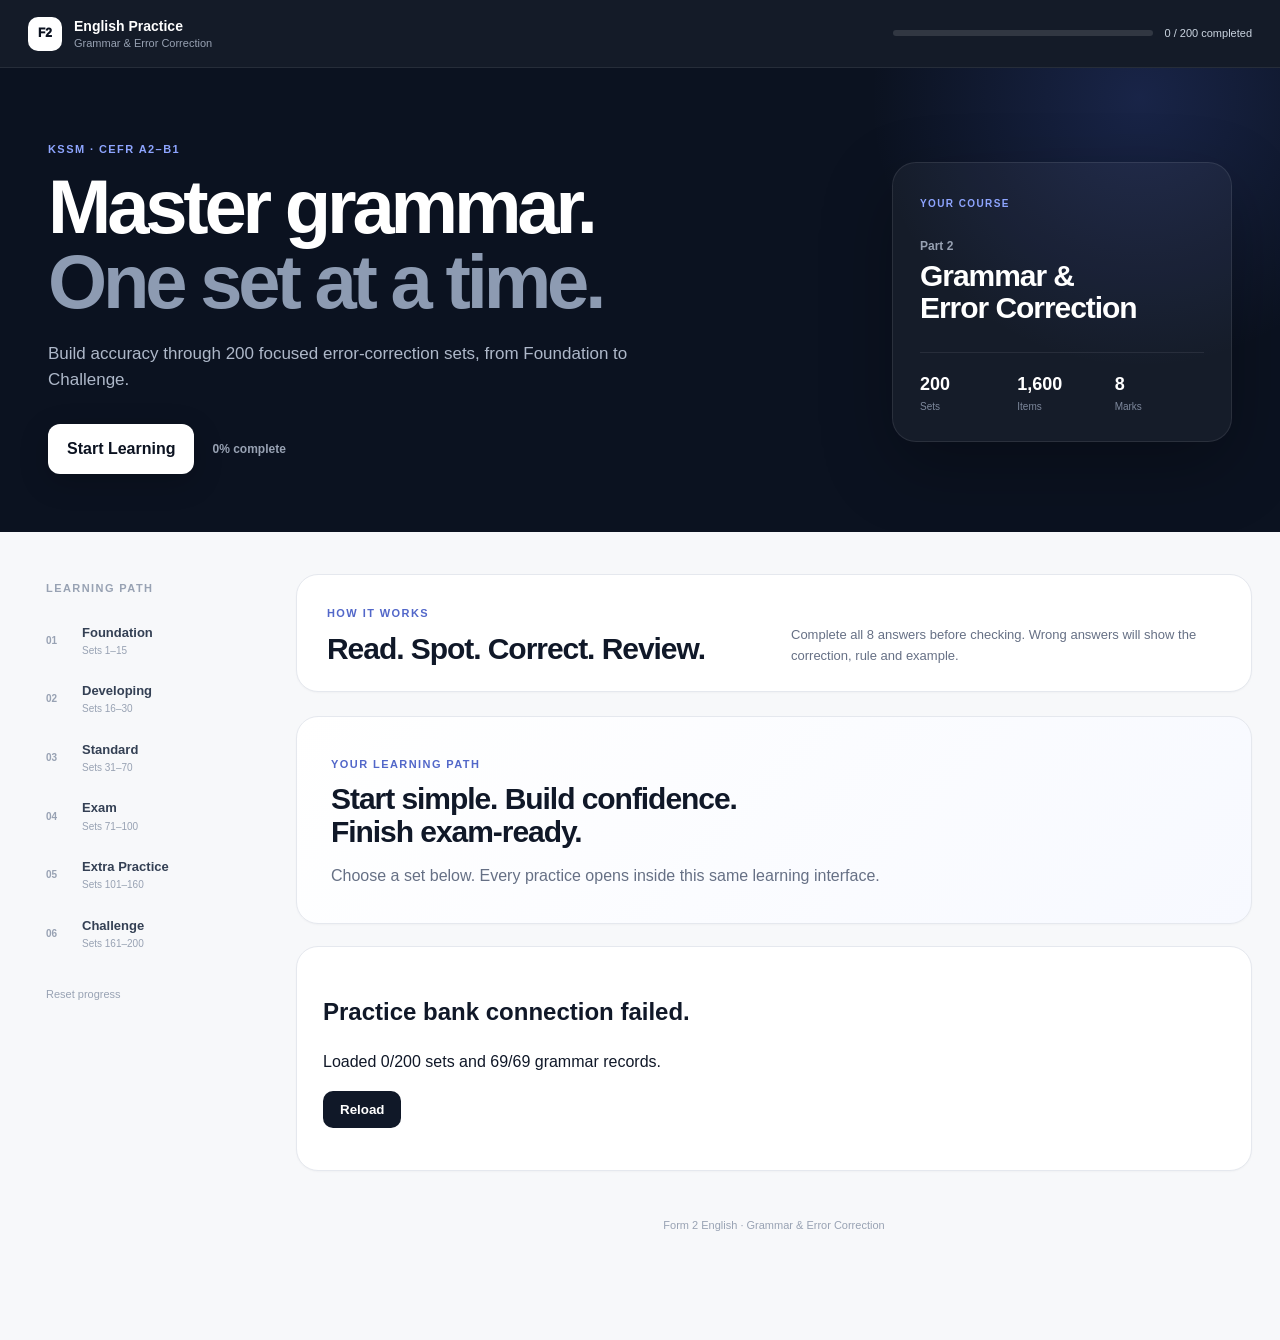
==== commit 7bd4b14b: "Bump cache after bank loader fix" ====
--- a/index.html
+++ b/index.html
@@ -1,8 +1,8 @@
-<!doctype html><html lang="en"><head><meta charset="utf-8"><meta name="viewport" content="width=device-width,initial-scale=1"><meta name="theme-color" content="#0b1220"><title>Form 2 English · Learning Path</title><link rel="stylesheet" href="style.css?v=20260913-2"></head><body>
+<!doctype html><html lang="en"><head><meta charset="utf-8"><meta name="viewport" content="width=device-width,initial-scale=1"><meta name="theme-color" content="#0b1220"><title>Form 2 English · Learning Path</title><link rel="stylesheet" href="style.css?v=20260913-4"></head><body>
 <header class="top"><a class="brand" href="./"><span class="brandMark">F2</span><div><b>English Practice</b><span>Grammar & Error Correction</span></div></a><div class="topProgress"><div class="progress"><i id="bar"></i></div><small id="prog">0 / 200 completed</small></div></header>
 <section class="hero"><div class="heroIn"><div class="heroCopy"><p class="eyebrow">KSSM · CEFR A2–B1</p><h1>Master grammar.<br><span>One set at a time.</span></h1><p>Build accuracy through 200 focused error-correction sets, from Foundation to Challenge.</p><div class="heroActions"><a id="continueBtn" class="primaryCta" href="?set=1#practice">Start Learning</a><span id="heroProgress">0% complete</span></div></div><div class="heroCard"><span>YOUR COURSE</span><strong>Part 2</strong><h2>Grammar &<br>Error Correction</h2><div class="miniStats"><div><b>200</b><small>Sets</small></div><div><b>1,600</b><small>Items</small></div><div><b>8</b><small>Marks</small></div></div></div></div></section>
 <div class="layout"><aside><div class="sideLabel">LEARNING PATH</div><a href="#foundation"><i>01</i><span>Foundation<small>Sets 1–15</small></span></a><a href="#developing"><i>02</i><span>Developing<small>Sets 16–30</small></span></a><a href="#standard"><i>03</i><span>Standard<small>Sets 31–70</small></span></a><a href="#exam"><i>04</i><span>Exam<small>Sets 71–100</small></span></a><a href="#extra"><i>05</i><span>Extra Practice<small>Sets 101–160</small></span></a><a href="#challenge"><i>06</i><span>Challenge<small>Sets 161–200</small></span></a><button id="clearAll">Reset progress</button></aside><main>
 <section id="guide" class="guide compactGuide"><div class="guideTop"><div><span class="pill">HOW IT WORKS</span><h2>Read. Spot. Correct. Review.</h2></div><p>Complete all 8 answers before checking. Wrong answers will show the correction, rule and example.</p></div></section>
 <section class="pathIntro" id="learning-path"><span class="pill">YOUR LEARNING PATH</span><h2>Start simple. Build confidence.<br>Finish exam-ready.</h2><p>Choose a set below. Every practice opens inside this same learning interface.</p></section>
 <div id="practice"><section class="level"><h2>Loading practice bank…</h2><p>Preparing 200 sets.</p></section></div><footer>Form 2 English · Grammar & Error Correction</footer></main></div>
-<script src="pairs1.js?v=20260913-2"></script><script src="pairs2.js?v=20260913-2"></script><script src="pairs3.js?v=20260913-2"></script><script src="sets1.js?v=20260913-2"></script><script src="sets2.js?v=20260913-2"></script><script src="app.js?v=20260913-2"></script></body></html>+<script src="pairs1.js?v=20260913-4"></script><script src="pairs2.js?v=20260913-4"></script><script src="pairs3.js?v=20260913-4"></script><script src="lesson-a.js?v=20260913-4"></script><script src="lesson-b.js?v=20260913-4"></script><script src="app.js?v=20260913-4"></script></body></html>
